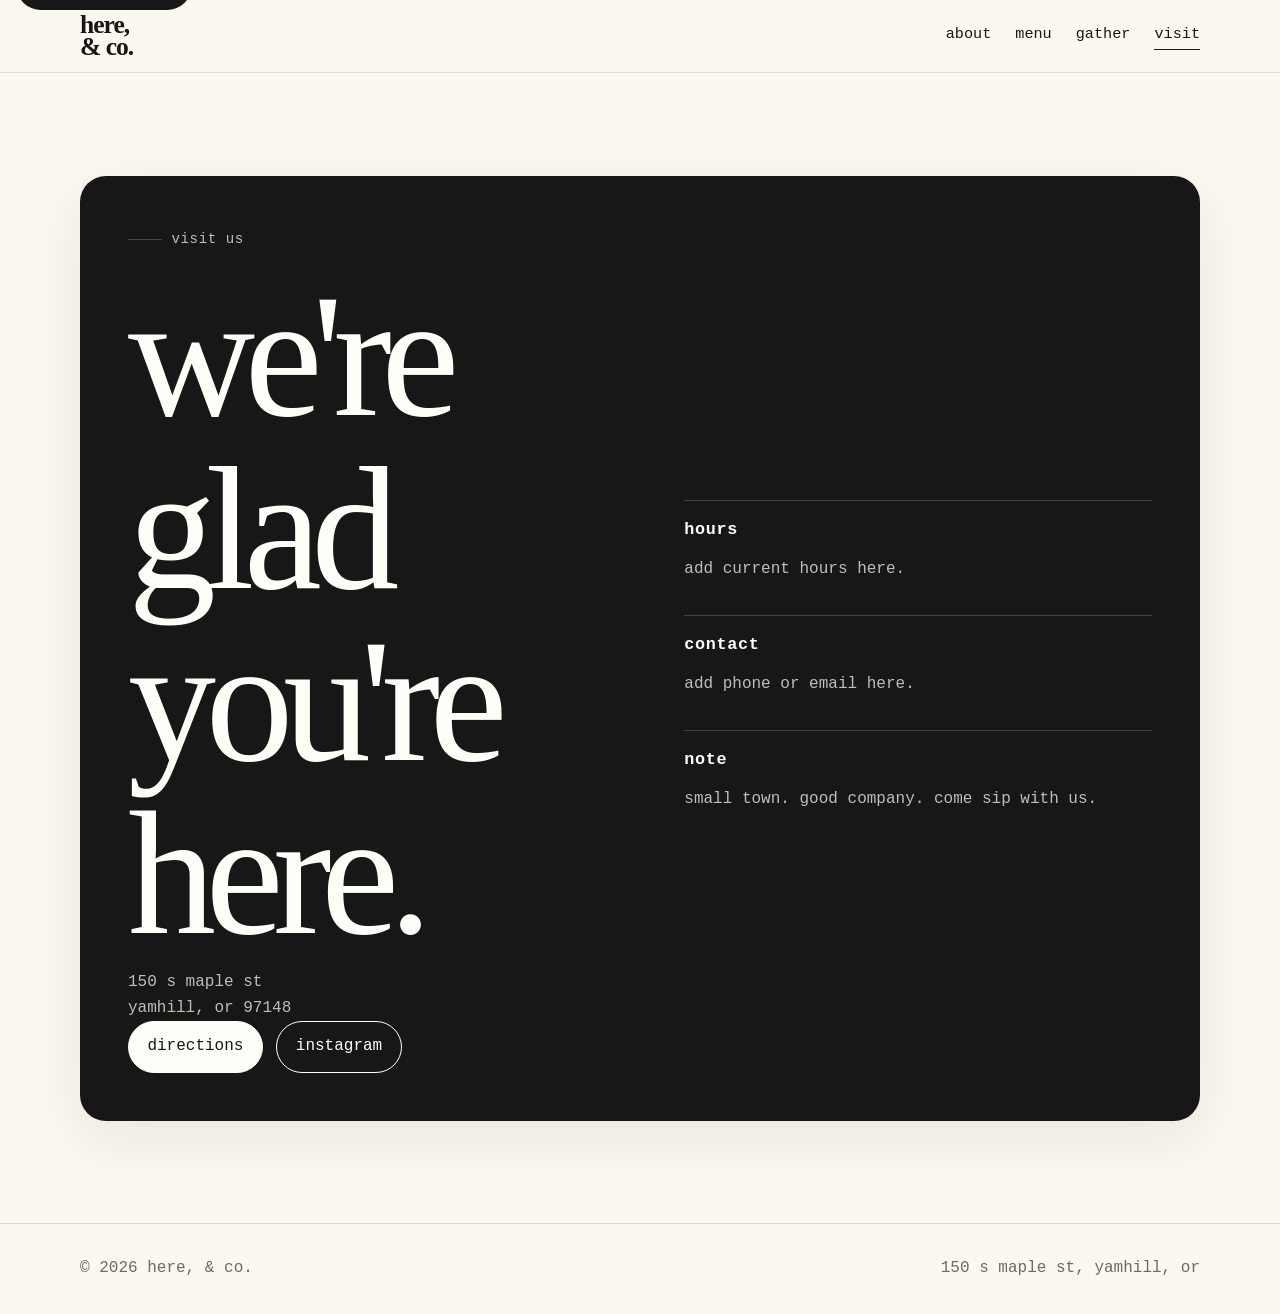
==== visit.html @ b81b14ff "initial website" ====
<!doctype html>
<html lang="en">
<head><meta charset="utf-8" /><meta name="viewport" content="width=device-width, initial-scale=1" /><meta name="description" content="visit here, & co. at 150 s maple st in yamhill, oregon." /><title>here, & co. | visit</title><link rel="stylesheet" href="css/styles.css" /><script src="js/main.js" defer></script></head>
<body>
  <a class="skip-link" href="#main">skip to content</a>
  <header class="site-header"><nav class="nav" aria-label="main navigation"><a class="brand logo-text" href="index.html" aria-label="here, and co. home"><span>here,</span><span>&amp; co.</span></a><button class="menu-button" type="button" aria-expanded="false" aria-controls="nav-links">menu</button><div class="nav-links" id="nav-links"><a href="about.html">about</a><a href="menu.html">menu</a><a href="gather.html">gather</a><a href="visit.html" aria-current="page">visit</a></div></nav></header>
  <main id="main"><section><div class="container visit-card"><div><p class="eyebrow">visit us</p><h1>we're glad you're here.</h1><address>150 s maple st<br />yamhill, or 97148</address><div class="hero-actions"><a class="button primary" href="https://www.google.com/maps/search/?api=1&query=150%20S%20Maple%20St%2C%20Yamhill%2C%20OR%2097148" target="_blank" rel="noreferrer">directions</a><a class="button secondary" href="https://www.instagram.com/here.yamhill/" target="_blank" rel="noreferrer">instagram</a></div></div><div class="visit-list" aria-label="contact details"><div><h3>hours</h3><p>add current hours here.</p></div><div><h3>contact</h3><p>add phone or email here.</p></div><div><h3>note</h3><p>small town. good company. come sip with us.</p></div></div></div></section></main>
  <footer class="footer"><div class="container"><span>© <span id="year"></span> here, & co.</span><span>150 s maple st, yamhill, or</span></div></footer>
</body></html>
---- css/styles.css ----
:root {
  --cream: #fbf8ef;
  --paper: #fffdf7;
  --ink: #171717;
  --muted: #6f6a61;
  --line: #ded7c9;
  --plant: #6f7f5a;
  --plant-dark: #3f4d34;
  --wood: #b08a61;
  --shadow: 0 18px 60px rgba(23, 23, 23, 0.08);
  --radius: 26px;
}

* { box-sizing: border-box; }

html { scroll-behavior: smooth; }

body {
  margin: 0;
  background: var(--cream);
  color: var(--ink);
  font-family: "Courier New", Courier, monospace;
  line-height: 1.6;
  text-transform: lowercase;
}

img { max-width: 100%; display: block; }
a { color: inherit; text-decoration: none; }

.skip-link {
  position: absolute;
  top: -40px;
  left: 1rem;
  background: var(--ink);
  color: var(--paper);
  padding: 0.75rem 1rem;
  z-index: 100;
  border-radius: 999px;
}

.skip-link:focus { top: 1rem; }

.site-header {
  position: sticky;
  top: 0;
  z-index: 50;
  background: rgba(251, 248, 239, 0.9);
  backdrop-filter: blur(14px);
  border-bottom: 1px solid rgba(222, 215, 201, 0.8);
}

.nav {
  width: min(1120px, calc(100% - 2rem));
  margin: 0 auto;
  display: flex;
  align-items: center;
  justify-content: space-between;
  gap: 1rem;
  padding: 0.9rem 0;
}

.logo-text {
  display: inline-flex;
  flex-direction: column;
  align-items: flex-start;
  font-family: Georgia, "Times New Roman", serif;
  font-size: clamp(1.45rem, 2vw, 2rem);
  font-weight: 700;
  line-height: 0.85;
  letter-spacing: -0.04em;
}

.nav-links {
  display: flex;
  align-items: center;
  gap: clamp(0.75rem, 2vw, 1.5rem);
  font-size: 0.95rem;
}

.nav-links a {
  border-bottom: 1px solid transparent;
  padding-bottom: 0.15rem;
}

.nav-links a:hover,
.nav-links a:focus-visible,
.nav-links a[aria-current="page"] { border-color: var(--ink); }

.menu-button {
  display: none;
  border: 1px solid var(--ink);
  background: transparent;
  border-radius: 999px;
  padding: 0.5rem 0.85rem;
  font: inherit;
  color: inherit;
  cursor: pointer;
}

main { overflow: hidden; }
section { padding: clamp(4rem, 8vw, 7rem) 0; }
.container { width: min(1120px, calc(100% - 2rem)); margin: 0 auto; }

.hero {
  min-height: calc(100svh - 78px);
  display: grid;
  align-items: center;
  padding-top: clamp(3rem, 7vw, 7rem);
}

.hero-grid,
.split,
.visit-card {
  display: grid;
  grid-template-columns: minmax(0, 1fr) minmax(300px, 0.95fr);
  gap: clamp(2rem, 5vw, 5rem);
  align-items: center;
}

.split { align-items: start; }

.eyebrow {
  display: inline-flex;
  align-items: center;
  gap: 0.6rem;
  color: var(--plant-dark);
  font-size: 0.88rem;
  letter-spacing: 0.04em;
  margin: 0 0 1.25rem;
}

.eyebrow::before {
  content: "";
  width: 34px;
  height: 1px;
  background: var(--plant-dark);
}

h1, h2, h3, p { margin-top: 0; }

h1, h2 {
  font-family: Georgia, "Times New Roman", serif;
  font-weight: 400;
  line-height: 0.98;
  letter-spacing: -0.06em;
}

h1 { font-size: clamp(5rem, 15vw, 11rem); margin-bottom: 0.6rem; }
h2 { font-size: clamp(3rem, 8vw, 6.6rem); margin-bottom: 1.5rem; }
h3 { font-size: 1.05rem; letter-spacing: 0.04em; margin-bottom: 0.85rem; }

.subtitle {
  margin-bottom: 1.15rem;
  font-family: Georgia, "Times New Roman", serif;
  font-size: clamp(1.6rem, 4vw, 3rem);
  letter-spacing: -0.04em;
}

.lead {
  max-width: 660px;
  font-size: clamp(1.05rem, 2vw, 1.35rem);
  color: var(--muted);
  margin-bottom: 2rem;
}

.hero-actions { display: flex; flex-wrap: wrap; gap: 0.85rem; align-items: center; }

.button {
  display: inline-flex;
  align-items: center;
  justify-content: center;
  min-height: 46px;
  border-radius: 999px;
  border: 1px solid var(--ink);
  padding: 0.75rem 1.15rem;
  transition: transform 180ms ease, background 180ms ease, color 180ms ease;
}

.button:hover,
.button:focus-visible { transform: translateY(-2px); }
.button.primary { background: var(--ink); color: var(--paper); }
.button.secondary { background: transparent; }

.hero-card,
.menu-board,
.card {
  background: var(--paper);
  border: 1px solid var(--line);
  border-radius: var(--radius);
  box-shadow: var(--shadow);
}

.hero-card { position: relative; padding: clamp(1rem, 2.5vw, 1.4rem); }

.photo-collage {
  min-height: 520px;
  border-radius: calc(var(--radius) - 8px);
  background: linear-gradient(180deg, rgba(23,23,23,0.1), rgba(23,23,23,0.03)), url("../images/interior.png") center/cover;
  border: 1px solid rgba(23, 23, 23, 0.1);
  display: grid;
  align-items: end;
  padding: 1rem;
}

.photo-note {
  background: rgba(255, 253, 247, 0.9);
  border: 1px solid var(--line);
  border-radius: 20px;
  padding: 1rem;
  max-width: 330px;
  backdrop-filter: blur(10px);
}

.plant-dot {
  position: absolute;
  width: 112px;
  height: 112px;
  right: -30px;
  top: -30px;
  border-radius: 50%;
  background: radial-gradient(circle at 35% 35%, #b9c7a6, var(--plant));
  opacity: 0.9;
  z-index: -1;
}

.mini-menu {
  display: grid;
  grid-template-columns: repeat(3, 1fr);
  border-top: 1px solid var(--line);
  border-bottom: 1px solid var(--line);
  margin-top: clamp(2rem, 5vw, 4rem);
}

.mini-menu div {
  padding: 1.4rem 1rem;
  text-align: center;
  border-right: 1px solid var(--line);
}

.mini-menu div:last-child { border-right: 0; }
.section-intro { position: sticky; top: 112px; }
.menu-board { padding: clamp(1.25rem, 4vw, 3rem); }
.menu-group + .menu-group { margin-top: 2.5rem; padding-top: 2.5rem; border-top: 1px solid var(--line); }

.menu-item {
  display: grid;
  grid-template-columns: 1fr auto;
  gap: 1rem;
  align-items: baseline;
  padding: 0.7rem 0;
}

.menu-item p { margin: 0.2rem 0 0; color: var(--muted); font-size: 0.93rem; }
.price { font-weight: 700; }

.note-card {
  border: 1px solid var(--line);
  background: #f6f1e5;
  border-radius: 22px;
  padding: 1.25rem;
  margin-top: 1.5rem;
}

.feature-grid { display: grid; grid-template-columns: repeat(3, 1fr); gap: 1rem; margin-top: 2rem; }
.feature-card { background: var(--paper); border: 1px solid var(--line); border-radius: 22px; padding: 1.25rem; min-height: 190px; }
.feature-card .icon { font-size: 1.8rem; margin-bottom: 1rem; }
.card { padding: clamp(1.25rem, 4vw, 2rem); }

.visit-card {
  background: var(--ink);
  color: var(--paper);
  border-radius: var(--radius);
  padding: clamp(1.25rem, 4vw, 3rem);
  box-shadow: var(--shadow);
}

.visit-card p,
.visit-card address { color: rgba(255,253,247,0.72); font-style: normal; }
.visit-card .button { border-color: var(--paper); }
.visit-card .button.primary { background: var(--paper); color: var(--ink); }
.visit-list { display: grid; gap: 1rem; margin-top: 2rem; }
.visit-list div { border-top: 1px solid rgba(255,253,247,0.18); padding-top: 1rem; }

.footer { border-top: 1px solid var(--line); padding: 2rem 0; color: var(--muted); }
.footer .container { display: flex; justify-content: space-between; gap: 1rem; flex-wrap: wrap; }
.flower { width: 42px; height: 42px; border: 1px solid var(--ink); border-radius: 50%; display: inline-grid; place-items: center; margin-bottom: 1rem; color: var(--plant-dark); }

@media (max-width: 820px) {
  .menu-button { display: inline-flex; }

  .nav-links {
    position: absolute;
    left: 1rem;
    right: 1rem;
    top: calc(100% + 0.5rem);
    display: none;
    flex-direction: column;
    align-items: stretch;
    background: var(--paper);
    border: 1px solid var(--line);
    border-radius: 20px;
    padding: 1rem;
    box-shadow: var(--shadow);
  }

  .nav-links.is-open { display: flex; }
  .hero-grid, .split, .visit-card { grid-template-columns: 1fr; }
  .section-intro { position: static; }
  .photo-collage { min-height: 410px; }
  .feature-grid, .mini-menu { grid-template-columns: 1fr; }
  .mini-menu div { border-right: 0; border-bottom: 1px solid var(--line); }
  .mini-menu div:last-child { border-bottom: 0; }
}
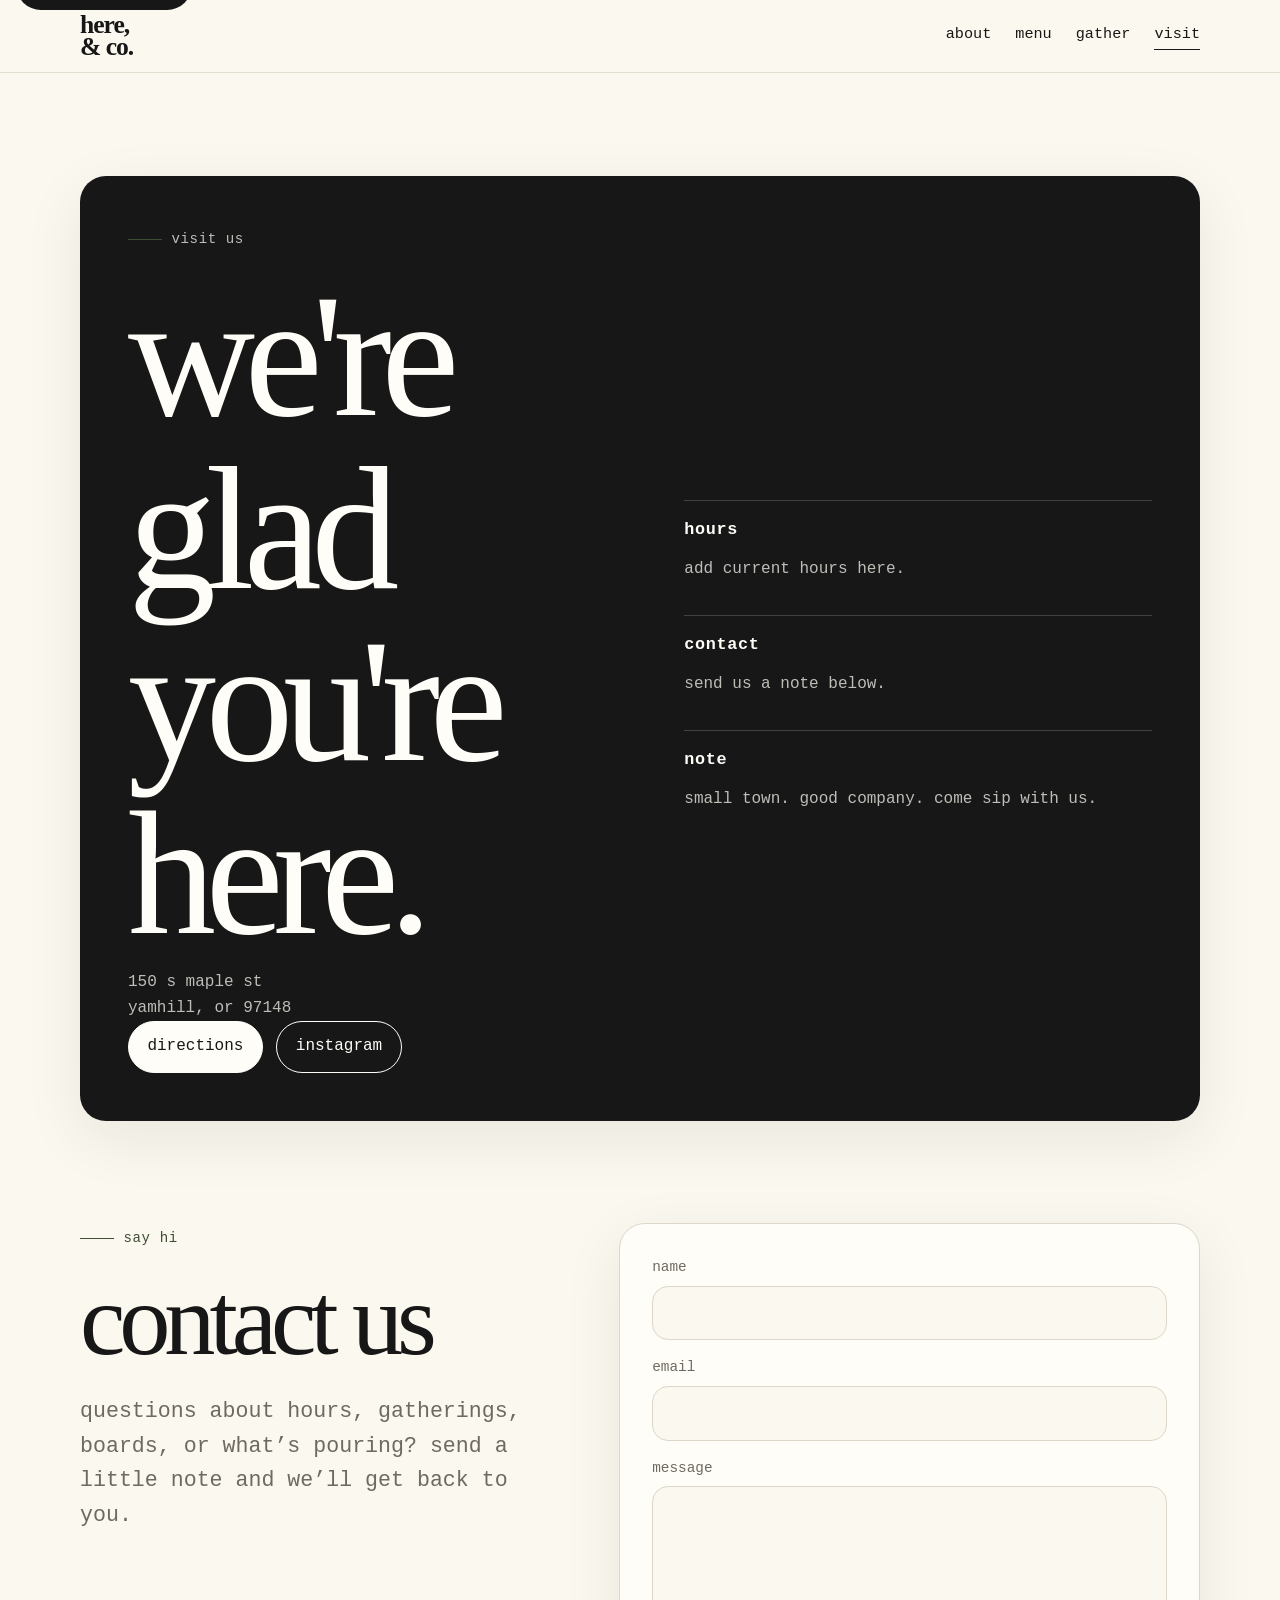
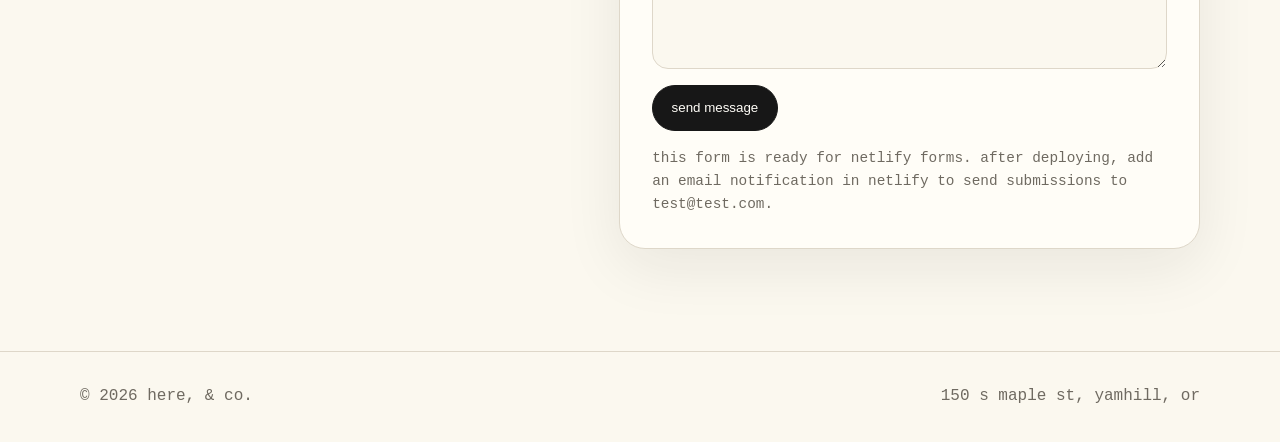
==== commit e636f55d: "added contact form" ====
--- a/visit.html
+++ b/visit.html
@@ -1,9 +1,146 @@
 <!doctype html>
 <html lang="en">
-<head><meta charset="utf-8" /><meta name="viewport" content="width=device-width, initial-scale=1" /><meta name="description" content="visit here, & co. at 150 s maple st in yamhill, oregon." /><title>here, & co. | visit</title><link rel="stylesheet" href="css/styles.css" /><script src="js/main.js" defer></script></head>
+<head>
+  <meta charset="utf-8" />
+  <meta name="viewport" content="width=device-width, initial-scale=1" />
+  <meta name="description" content="visit or contact here, & co. at 150 s maple st in yamhill, oregon." />
+  <title>here, & co. | visit</title>
+  <link rel="stylesheet" href="css/styles.css" />
+  <script src="js/main.js" defer></script>
+</head>
+
 <body>
   <a class="skip-link" href="#main">skip to content</a>
-  <header class="site-header"><nav class="nav" aria-label="main navigation"><a class="brand logo-text" href="index.html" aria-label="here, and co. home"><span>here,</span><span>&amp; co.</span></a><button class="menu-button" type="button" aria-expanded="false" aria-controls="nav-links">menu</button><div class="nav-links" id="nav-links"><a href="about.html">about</a><a href="menu.html">menu</a><a href="gather.html">gather</a><a href="visit.html" aria-current="page">visit</a></div></nav></header>
-  <main id="main"><section><div class="container visit-card"><div><p class="eyebrow">visit us</p><h1>we're glad you're here.</h1><address>150 s maple st<br />yamhill, or 97148</address><div class="hero-actions"><a class="button primary" href="https://www.google.com/maps/search/?api=1&query=150%20S%20Maple%20St%2C%20Yamhill%2C%20OR%2097148" target="_blank" rel="noreferrer">directions</a><a class="button secondary" href="https://www.instagram.com/here.yamhill/" target="_blank" rel="noreferrer">instagram</a></div></div><div class="visit-list" aria-label="contact details"><div><h3>hours</h3><p>add current hours here.</p></div><div><h3>contact</h3><p>add phone or email here.</p></div><div><h3>note</h3><p>small town. good company. come sip with us.</p></div></div></div></section></main>
-  <footer class="footer"><div class="container"><span>© <span id="year"></span> here, & co.</span><span>150 s maple st, yamhill, or</span></div></footer>
-</body></html>
+
+  <header class="site-header">
+    <nav class="nav" aria-label="main navigation">
+      <a class="brand logo-text" href="index.html" aria-label="here, and co. home">
+        <span>here,</span>
+        <span>&amp; co.</span>
+      </a>
+
+      <button class="menu-button" type="button" aria-expanded="false" aria-controls="nav-links">
+        menu
+      </button>
+
+      <div class="nav-links" id="nav-links">
+        <a href="about.html">about</a>
+        <a href="menu.html">menu</a>
+        <a href="gather.html">gather</a>
+        <a href="visit.html" aria-current="page">visit</a>
+      </div>
+    </nav>
+  </header>
+
+  <main id="main">
+    <section>
+      <div class="container visit-card">
+        <div>
+          <p class="eyebrow">visit us</p>
+          <h1>we're glad you're here.</h1>
+
+          <address>
+            150 s maple st<br />
+            yamhill, or 97148
+          </address>
+
+          <div class="hero-actions">
+            <a
+              class="button primary"
+              href="https://www.google.com/maps/search/?api=1&query=150%20S%20Maple%20St%2C%20Yamhill%2C%20OR%2097148"
+              target="_blank"
+              rel="noreferrer"
+            >
+              directions
+            </a>
+
+            <a
+              class="button secondary"
+              href="https://www.instagram.com/here.yamhill/"
+              target="_blank"
+              rel="noreferrer"
+            >
+              instagram
+            </a>
+          </div>
+        </div>
+
+        <div class="visit-list" aria-label="contact details">
+          <div>
+            <h3>hours</h3>
+            <p>add current hours here.</p>
+          </div>
+
+          <div>
+            <h3>contact</h3>
+            <p>send us a note below.</p>
+          </div>
+
+          <div>
+            <h3>note</h3>
+            <p>small town. good company. come sip with us.</p>
+          </div>
+        </div>
+      </div>
+    </section>
+
+    <section class="contact-section" aria-labelledby="contact-title">
+      <div class="container contact-grid">
+        <div>
+          <p class="eyebrow">say hi</p>
+          <h2 id="contact-title">contact us</h2>
+          <p class="lead">
+            questions about hours, gatherings, boards, or what’s pouring?
+            send a little note and we’ll get back to you.
+          </p>
+        </div>
+
+        <form
+          class="contact-form"
+          name="contact"
+          method="POST"
+          data-netlify="true"
+          netlify-honeypot="bot-field"
+        >
+          <input type="hidden" name="form-name" value="contact" />
+
+          <p class="hidden">
+            <label>
+              don’t fill this out if you’re human:
+              <input name="bot-field" />
+            </label>
+          </p>
+
+          <div class="form-row">
+            <label for="name">name</label>
+            <input id="name" name="name" type="text" autocomplete="name" required />
+          </div>
+
+          <div class="form-row">
+            <label for="email">email</label>
+            <input id="email" name="email" type="email" autocomplete="email" required />
+          </div>
+
+          <div class="form-row">
+            <label for="message">message</label>
+            <textarea id="message" name="message" rows="6" required></textarea>
+          </div>
+
+          <button class="button primary" type="submit">send message</button>
+
+          <p class="form-note">
+            this form is ready for netlify forms. after deploying, add an email notification in netlify to send submissions to test@test.com.
+          </p>
+        </form>
+      </div>
+    </section>
+  </main>
+
+  <footer class="footer">
+    <div class="container">
+      <span>© <span id="year"></span> here, & co.</span>
+      <span>150 s maple st, yamhill, or</span>
+    </div>
+  </footer>
+</body>
+</html>
--- a/css/styles.css
+++ b/css/styles.css
@@ -11,9 +11,13 @@
   --radius: 26px;
 }
 
-* { box-sizing: border-box; }
-
-html { scroll-behavior: smooth; }
+* {
+  box-sizing: border-box;
+}
+
+html {
+  scroll-behavior: smooth;
+}
 
 body {
   margin: 0;
@@ -24,8 +28,15 @@
   text-transform: lowercase;
 }
 
-img { max-width: 100%; display: block; }
-a { color: inherit; text-decoration: none; }
+img {
+  max-width: 100%;
+  display: block;
+}
+
+a {
+  color: inherit;
+  text-decoration: none;
+}
 
 .skip-link {
   position: absolute;
@@ -38,7 +49,9 @@
   border-radius: 999px;
 }
 
-.skip-link:focus { top: 1rem; }
+.skip-link:focus {
+  top: 1rem;
+}
 
 .site-header {
   position: sticky;
@@ -84,7 +97,9 @@
 
 .nav-links a:hover,
 .nav-links a:focus-visible,
-.nav-links a[aria-current="page"] { border-color: var(--ink); }
+.nav-links a[aria-current="page"] {
+  border-color: var(--ink);
+}
 
 .menu-button {
   display: none;
@@ -97,9 +112,18 @@
   cursor: pointer;
 }
 
-main { overflow: hidden; }
-section { padding: clamp(4rem, 8vw, 7rem) 0; }
-.container { width: min(1120px, calc(100% - 2rem)); margin: 0 auto; }
+main {
+  overflow: hidden;
+}
+
+section {
+  padding: clamp(4rem, 8vw, 7rem) 0;
+}
+
+.container {
+  width: min(1120px, calc(100% - 2rem));
+  margin: 0 auto;
+}
 
 .hero {
   min-height: calc(100svh - 78px);
@@ -117,7 +141,9 @@
   align-items: center;
 }
 
-.split { align-items: start; }
+.split {
+  align-items: start;
+}
 
 .eyebrow {
   display: inline-flex;
@@ -136,18 +162,36 @@
   background: var(--plant-dark);
 }
 
-h1, h2, h3, p { margin-top: 0; }
-
-h1, h2 {
+h1,
+h2,
+h3,
+p {
+  margin-top: 0;
+}
+
+h1,
+h2 {
   font-family: Georgia, "Times New Roman", serif;
   font-weight: 400;
   line-height: 0.98;
   letter-spacing: -0.06em;
 }
 
-h1 { font-size: clamp(5rem, 15vw, 11rem); margin-bottom: 0.6rem; }
-h2 { font-size: clamp(3rem, 8vw, 6.6rem); margin-bottom: 1.5rem; }
-h3 { font-size: 1.05rem; letter-spacing: 0.04em; margin-bottom: 0.85rem; }
+h1 {
+  font-size: clamp(5rem, 15vw, 11rem);
+  margin-bottom: 0.6rem;
+}
+
+h2 {
+  font-size: clamp(3rem, 8vw, 6.6rem);
+  margin-bottom: 1.5rem;
+}
+
+h3 {
+  font-size: 1.05rem;
+  letter-spacing: 0.04em;
+  margin-bottom: 0.85rem;
+}
 
 .subtitle {
   margin-bottom: 1.15rem;
@@ -163,7 +207,12 @@
   margin-bottom: 2rem;
 }
 
-.hero-actions { display: flex; flex-wrap: wrap; gap: 0.85rem; align-items: center; }
+.hero-actions {
+  display: flex;
+  flex-wrap: wrap;
+  gap: 0.85rem;
+  align-items: center;
+}
 
 .button {
   display: inline-flex;
@@ -174,12 +223,22 @@
   border: 1px solid var(--ink);
   padding: 0.75rem 1.15rem;
   transition: transform 180ms ease, background 180ms ease, color 180ms ease;
+  cursor: pointer;
 }
 
 .button:hover,
-.button:focus-visible { transform: translateY(-2px); }
-.button.primary { background: var(--ink); color: var(--paper); }
-.button.secondary { background: transparent; }
+.button:focus-visible {
+  transform: translateY(-2px);
+}
+
+.button.primary {
+  background: var(--ink);
+  color: var(--paper);
+}
+
+.button.secondary {
+  background: transparent;
+}
 
 .hero-card,
 .menu-board,
@@ -190,12 +249,17 @@
   box-shadow: var(--shadow);
 }
 
-.hero-card { position: relative; padding: clamp(1rem, 2.5vw, 1.4rem); }
+.hero-card {
+  position: relative;
+  padding: clamp(1rem, 2.5vw, 1.4rem);
+}
 
 .photo-collage {
   min-height: 520px;
   border-radius: calc(var(--radius) - 8px);
-  background: linear-gradient(180deg, rgba(23,23,23,0.1), rgba(23,23,23,0.03)), url("../images/interior.png") center/cover;
+  background:
+    linear-gradient(180deg, rgba(23, 23, 23, 0.1), rgba(23, 23, 23, 0.03)),
+    url("../images/interior.png") center/cover;
   border: 1px solid rgba(23, 23, 23, 0.1);
   display: grid;
   align-items: end;
@@ -237,10 +301,24 @@
   border-right: 1px solid var(--line);
 }
 
-.mini-menu div:last-child { border-right: 0; }
-.section-intro { position: sticky; top: 112px; }
-.menu-board { padding: clamp(1.25rem, 4vw, 3rem); }
-.menu-group + .menu-group { margin-top: 2.5rem; padding-top: 2.5rem; border-top: 1px solid var(--line); }
+.mini-menu div:last-child {
+  border-right: 0;
+}
+
+.section-intro {
+  position: sticky;
+  top: 112px;
+}
+
+.menu-board {
+  padding: clamp(1.25rem, 4vw, 3rem);
+}
+
+.menu-group + .menu-group {
+  margin-top: 2.5rem;
+  padding-top: 2.5rem;
+  border-top: 1px solid var(--line);
+}
 
 .menu-item {
   display: grid;
@@ -250,8 +328,15 @@
   padding: 0.7rem 0;
 }
 
-.menu-item p { margin: 0.2rem 0 0; color: var(--muted); font-size: 0.93rem; }
-.price { font-weight: 700; }
+.menu-item p {
+  margin: 0.2rem 0 0;
+  color: var(--muted);
+  font-size: 0.93rem;
+}
+
+.price {
+  font-weight: 700;
+}
 
 .note-card {
   border: 1px solid var(--line);
@@ -261,10 +346,29 @@
   margin-top: 1.5rem;
 }
 
-.feature-grid { display: grid; grid-template-columns: repeat(3, 1fr); gap: 1rem; margin-top: 2rem; }
-.feature-card { background: var(--paper); border: 1px solid var(--line); border-radius: 22px; padding: 1.25rem; min-height: 190px; }
-.feature-card .icon { font-size: 1.8rem; margin-bottom: 1rem; }
-.card { padding: clamp(1.25rem, 4vw, 2rem); }
+.feature-grid {
+  display: grid;
+  grid-template-columns: repeat(3, 1fr);
+  gap: 1rem;
+  margin-top: 2rem;
+}
+
+.feature-card {
+  background: var(--paper);
+  border: 1px solid var(--line);
+  border-radius: 22px;
+  padding: 1.25rem;
+  min-height: 190px;
+}
+
+.feature-card .icon {
+  font-size: 1.8rem;
+  margin-bottom: 1rem;
+}
+
+.card {
+  padding: clamp(1.25rem, 4vw, 2rem);
+}
 
 .visit-card {
   background: var(--ink);
@@ -275,18 +379,127 @@
 }
 
 .visit-card p,
-.visit-card address { color: rgba(255,253,247,0.72); font-style: normal; }
-.visit-card .button { border-color: var(--paper); }
-.visit-card .button.primary { background: var(--paper); color: var(--ink); }
-.visit-list { display: grid; gap: 1rem; margin-top: 2rem; }
-.visit-list div { border-top: 1px solid rgba(255,253,247,0.18); padding-top: 1rem; }
-
-.footer { border-top: 1px solid var(--line); padding: 2rem 0; color: var(--muted); }
-.footer .container { display: flex; justify-content: space-between; gap: 1rem; flex-wrap: wrap; }
-.flower { width: 42px; height: 42px; border: 1px solid var(--ink); border-radius: 50%; display: inline-grid; place-items: center; margin-bottom: 1rem; color: var(--plant-dark); }
+.visit-card address {
+  color: rgba(255, 253, 247, 0.72);
+  font-style: normal;
+}
+
+.visit-card .button {
+  border-color: var(--paper);
+}
+
+.visit-card .button.primary {
+  background: var(--paper);
+  color: var(--ink);
+}
+
+.visit-list {
+  display: grid;
+  gap: 1rem;
+  margin-top: 2rem;
+}
+
+.visit-list div {
+  border-top: 1px solid rgba(255, 253, 247, 0.18);
+  padding-top: 1rem;
+}
+
+.contact-section {
+  padding-top: 0;
+}
+
+.contact-grid {
+  display: grid;
+  grid-template-columns: minmax(0, 0.9fr) minmax(300px, 1.1fr);
+  gap: clamp(2rem, 5vw, 5rem);
+  align-items: start;
+}
+
+.contact-form {
+  display: grid;
+  gap: 1rem;
+  background: var(--paper);
+  color: var(--ink);
+  border: 1px solid var(--line);
+  border-radius: var(--radius);
+  box-shadow: var(--shadow);
+  padding: clamp(1.25rem, 4vw, 2rem);
+}
+
+.form-row {
+  display: grid;
+  gap: 0.4rem;
+}
+
+.form-row label {
+  font-size: 0.9rem;
+  color: var(--muted);
+}
+
+.form-row input,
+.form-row textarea {
+  width: 100%;
+  border: 1px solid var(--line);
+  border-radius: 16px;
+  background: var(--cream);
+  color: var(--ink);
+  font: inherit;
+  padding: 0.85rem 1rem;
+}
+
+.form-row textarea {
+  resize: vertical;
+  min-height: 150px;
+}
+
+.form-row input:focus,
+.form-row textarea:focus {
+  outline: 2px solid var(--plant);
+  outline-offset: 2px;
+}
+
+.contact-form .button {
+  width: fit-content;
+}
+
+.form-note {
+  margin: 0;
+  color: var(--muted);
+  font-size: 0.9rem;
+}
+
+.hidden {
+  display: none;
+}
+
+.footer {
+  border-top: 1px solid var(--line);
+  padding: 2rem 0;
+  color: var(--muted);
+}
+
+.footer .container {
+  display: flex;
+  justify-content: space-between;
+  gap: 1rem;
+  flex-wrap: wrap;
+}
+
+.flower {
+  width: 42px;
+  height: 42px;
+  border: 1px solid var(--ink);
+  border-radius: 50%;
+  display: inline-grid;
+  place-items: center;
+  margin-bottom: 1rem;
+  color: var(--plant-dark);
+}
 
 @media (max-width: 820px) {
-  .menu-button { display: inline-flex; }
+  .menu-button {
+    display: inline-flex;
+  }
 
   .nav-links {
     position: absolute;
@@ -303,11 +516,36 @@
     box-shadow: var(--shadow);
   }
 
-  .nav-links.is-open { display: flex; }
-  .hero-grid, .split, .visit-card { grid-template-columns: 1fr; }
-  .section-intro { position: static; }
-  .photo-collage { min-height: 410px; }
-  .feature-grid, .mini-menu { grid-template-columns: 1fr; }
-  .mini-menu div { border-right: 0; border-bottom: 1px solid var(--line); }
-  .mini-menu div:last-child { border-bottom: 0; }
-}
+  .nav-links.is-open {
+    display: flex;
+  }
+
+  .hero-grid,
+  .split,
+  .visit-card,
+  .contact-grid {
+    grid-template-columns: 1fr;
+  }
+
+  .section-intro {
+    position: static;
+  }
+
+  .photo-collage {
+    min-height: 410px;
+  }
+
+  .feature-grid,
+  .mini-menu {
+    grid-template-columns: 1fr;
+  }
+
+  .mini-menu div {
+    border-right: 0;
+    border-bottom: 1px solid var(--line);
+  }
+
+  .mini-menu div:last-child {
+    border-bottom: 0;
+  }
+}
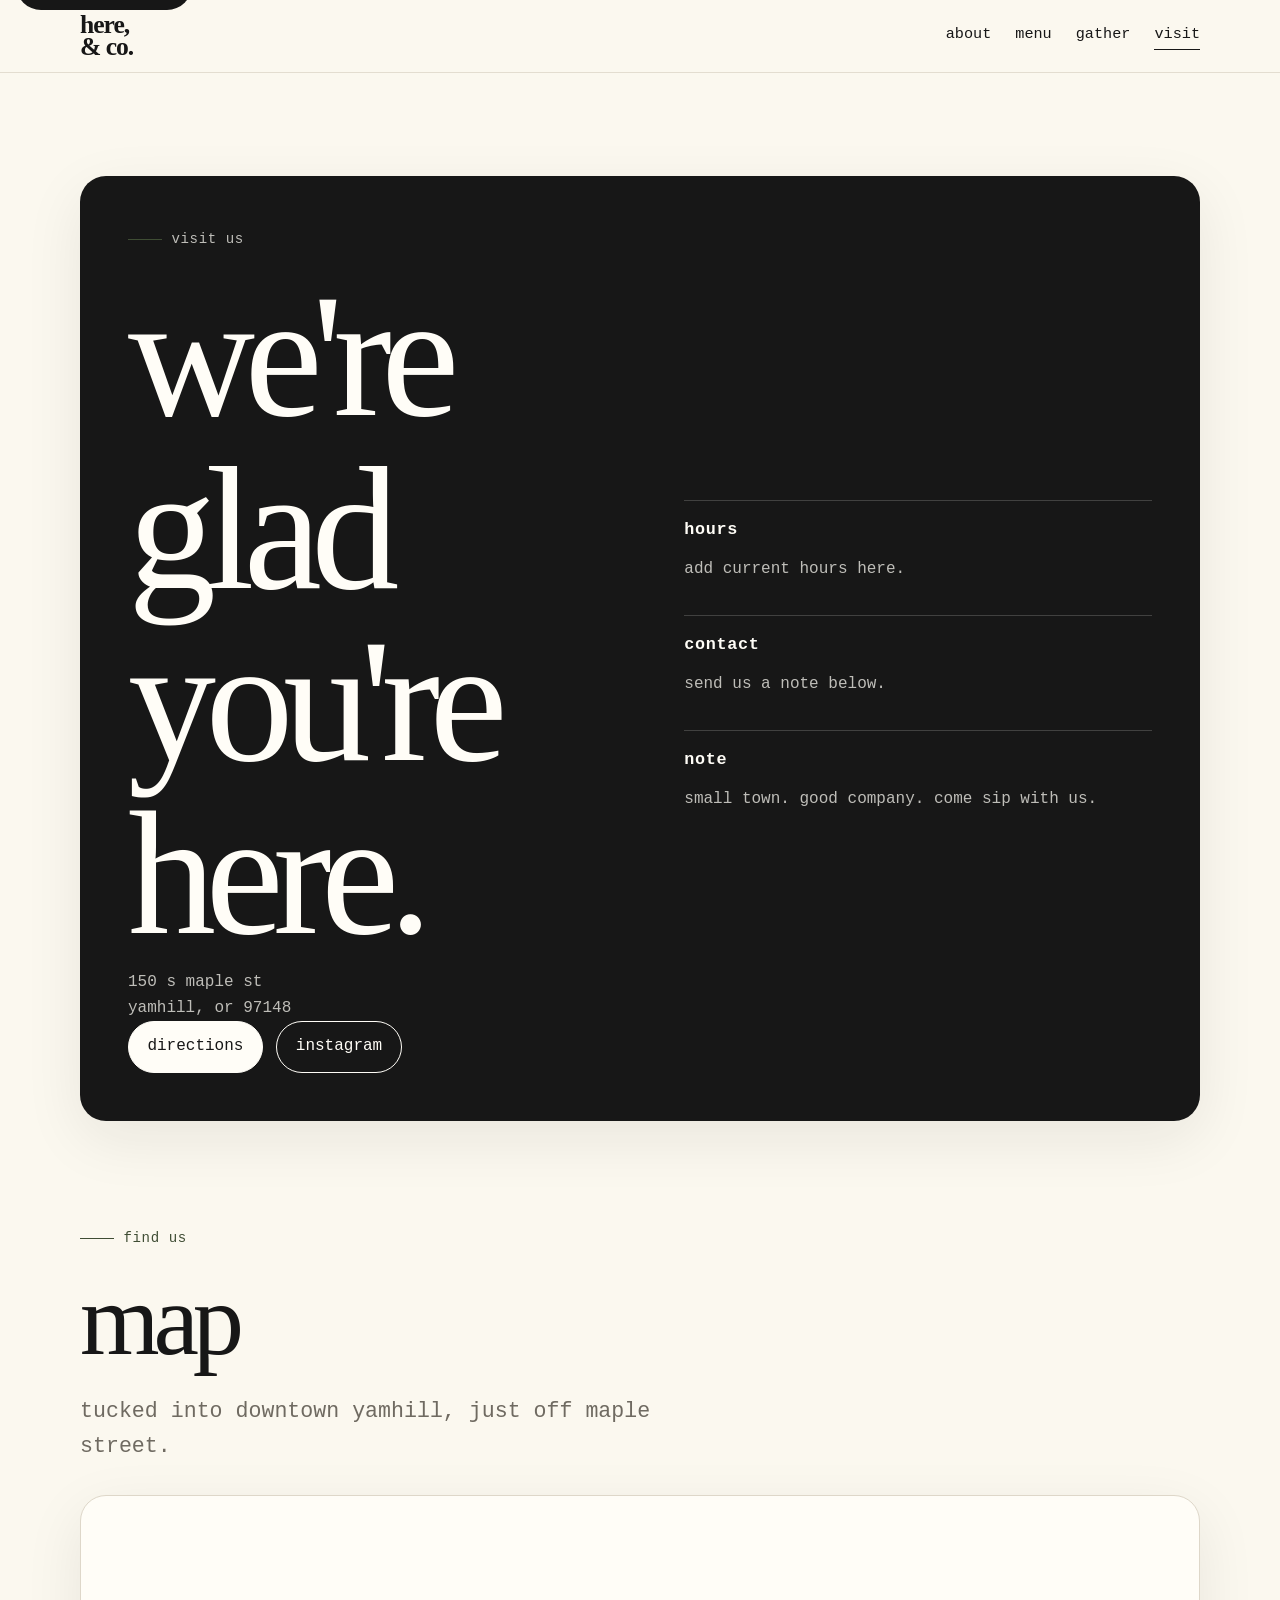
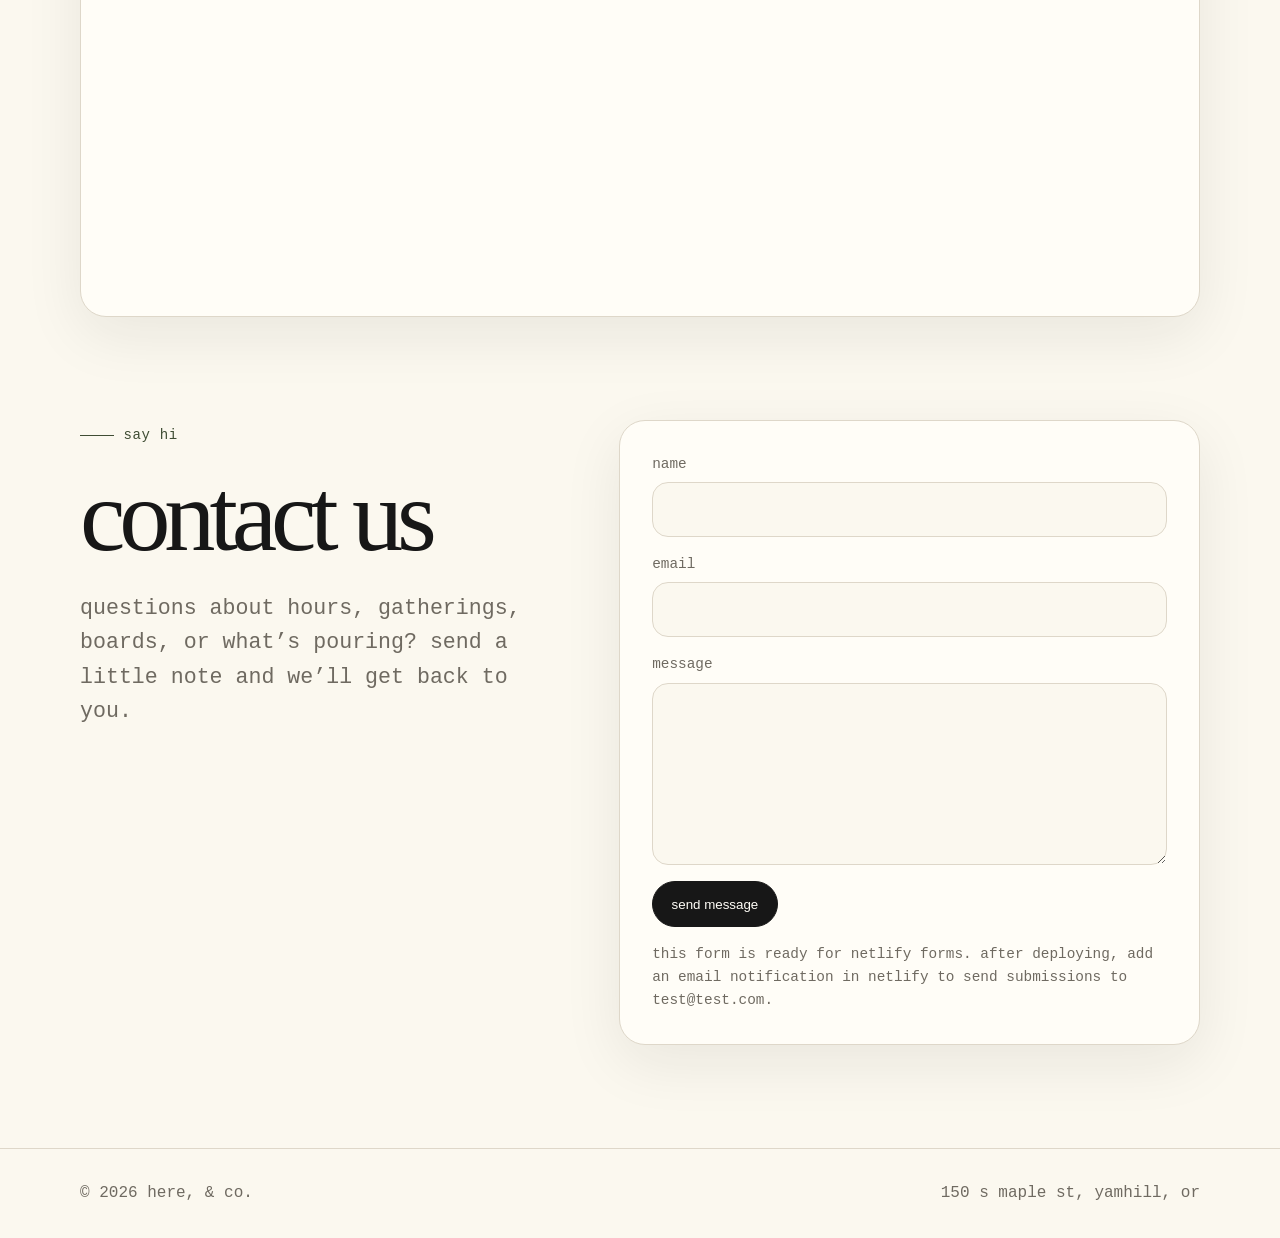
==== commit f185362d: "update map and instagram styles/added embeddings" ====
--- a/visit.html
+++ b/visit.html
@@ -84,6 +84,31 @@
       </div>
     </section>
 
+    <section class="map-section" aria-labelledby="map-title">
+      <div class="container">
+        <div class="section-heading">
+          <p class="eyebrow">find us</p>
+          <h2 id="map-title">map</h2>
+          <p class="lead">
+            tucked into downtown yamhill, just off maple street.
+          </p>
+        </div>
+
+        <div class="embed-card map-card">
+          <iframe
+            title="map to here, & co. in yamhill, oregon"
+            src="https://www.google.com/maps?q=150%20S%20Maple%20St%2C%20Yamhill%2C%20OR%2097148&output=embed"
+            width="100%"
+            height="420"
+            style="border:0;"
+            allowfullscreen=""
+            loading="lazy"
+            referrerpolicy="no-referrer-when-downgrade">
+          </iframe>
+        </div>
+      </div>
+    </section>
+
     <section class="contact-section" aria-labelledby="contact-title">
       <div class="container contact-grid">
         <div>
--- a/css/styles.css
+++ b/css/styles.css
@@ -310,6 +310,11 @@
   top: 112px;
 }
 
+.section-heading {
+  max-width: 720px;
+  margin-bottom: 2rem;
+}
+
 .menu-board {
   padding: clamp(1.25rem, 4vw, 3rem);
 }
@@ -404,8 +409,42 @@
   padding-top: 1rem;
 }
 
+.map-section,
+.social-section,
 .contact-section {
   padding-top: 0;
+}
+
+.embed-card {
+  overflow: hidden;
+  background: var(--paper);
+  border: 1px solid var(--line);
+  border-radius: var(--radius);
+  box-shadow: var(--shadow);
+}
+
+.embed-card iframe,
+.map-card iframe {
+  display: block;
+  width: 100%;
+}
+
+.social-grid {
+  display: grid;
+  grid-template-columns: minmax(0, 0.9fr) minmax(300px, 1.1fr);
+  gap: clamp(2rem, 5vw, 5rem);
+  align-items: start;
+}
+
+.instagram-card {
+  padding: 1rem;
+}
+
+.instagram-card blockquote,
+.instagram-card iframe {
+  margin: 0 auto !important;
+  max-width: 100% !important;
+  min-width: 0 !important;
 }
 
 .contact-grid {
@@ -523,7 +562,8 @@
   .hero-grid,
   .split,
   .visit-card,
-  .contact-grid {
+  .contact-grid,
+  .social-grid {
     grid-template-columns: 1fr;
   }
 
